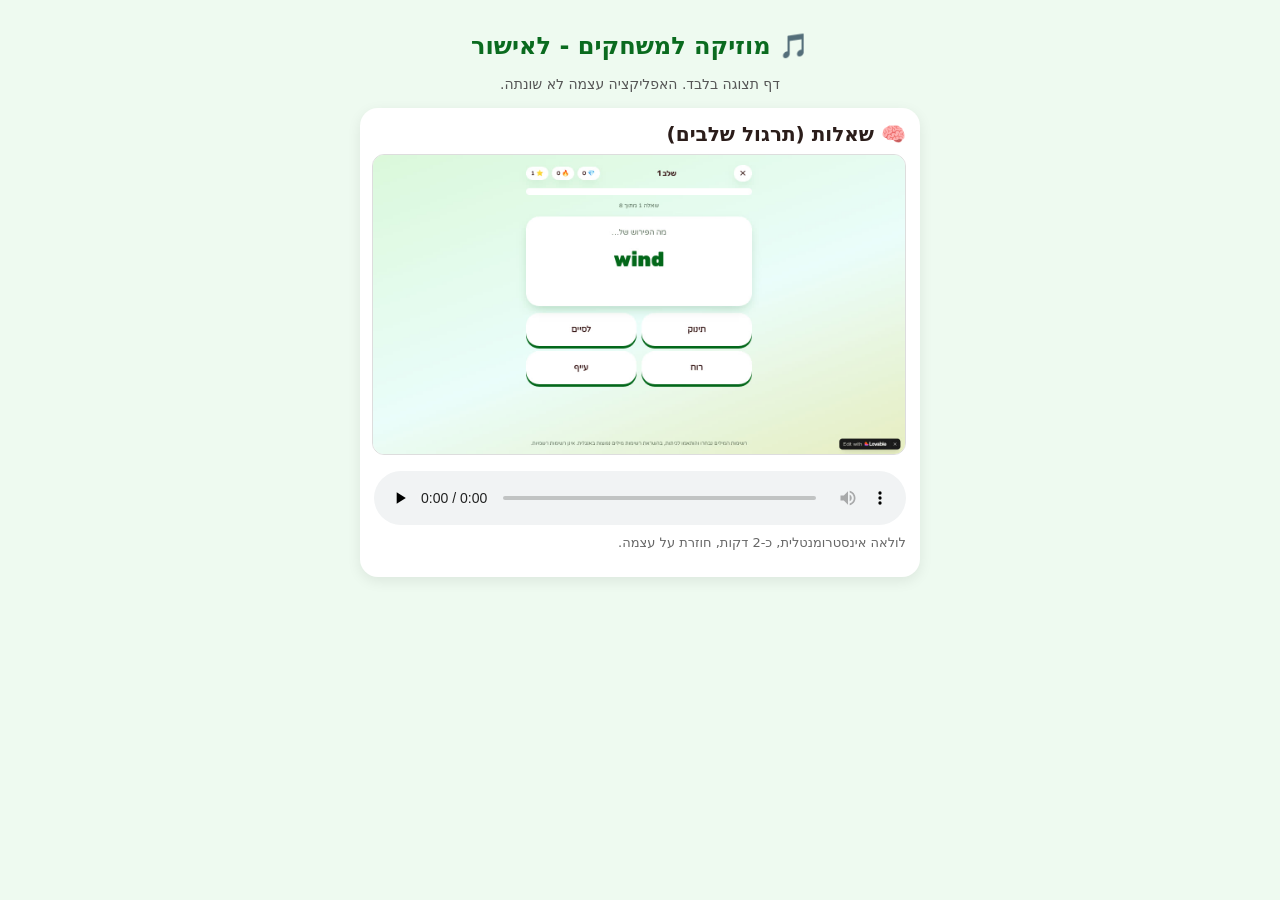
==== index.html @ 62167314 "Add files via upload" ====
<!doctype html>
<html lang="he" dir="rtl"><head><meta charset="utf-8"><meta name="viewport" content="width=device-width,initial-scale=1">
<title>מוזיקה למשחקים - לאישור</title>
<style>
body{font-family:system-ui,Arial,sans-serif;background:#eefaf0;margin:0;padding:16px;color:#2b1d1a}
main{max-width:560px;margin:0 auto}
h1{color:#0a6b1f;font-size:24px;text-align:center}
.note{text-align:center;color:#555;font-size:14px;margin-bottom:16px}
.card{background:#fff;border-radius:18px;padding:14px;box-shadow:0 4px 14px rgba(0,0,0,.08);margin-bottom:18px}
.card h2{margin:0 0 8px;font-size:20px}
.card img{width:100%;border-radius:12px;border:1px solid #ddd}
audio{width:100%;margin-top:12px}
.hint{font-size:13px;color:#666;margin-top:6px}
</style></head><body><main>
<h1>🎵 מוזיקה למשחקים - לאישור</h1>
<p class="note">דף תצוגה בלבד. האפליקציה עצמה לא שונתה.</p>
<section class="card" id="quiz">
<h2>🧠 שאלות (תרגול שלבים)</h2>
<img src="quiz.jpg" alt="מסך השאלות באפליקציה">
<audio controls preload="none" src="quiz-loop-v1.mp3"></audio>
<p class="hint">לולאה אינסטרומנטלית, כ-2 דקות, חוזרת על עצמה.</p>
</section>
</main></body></html>
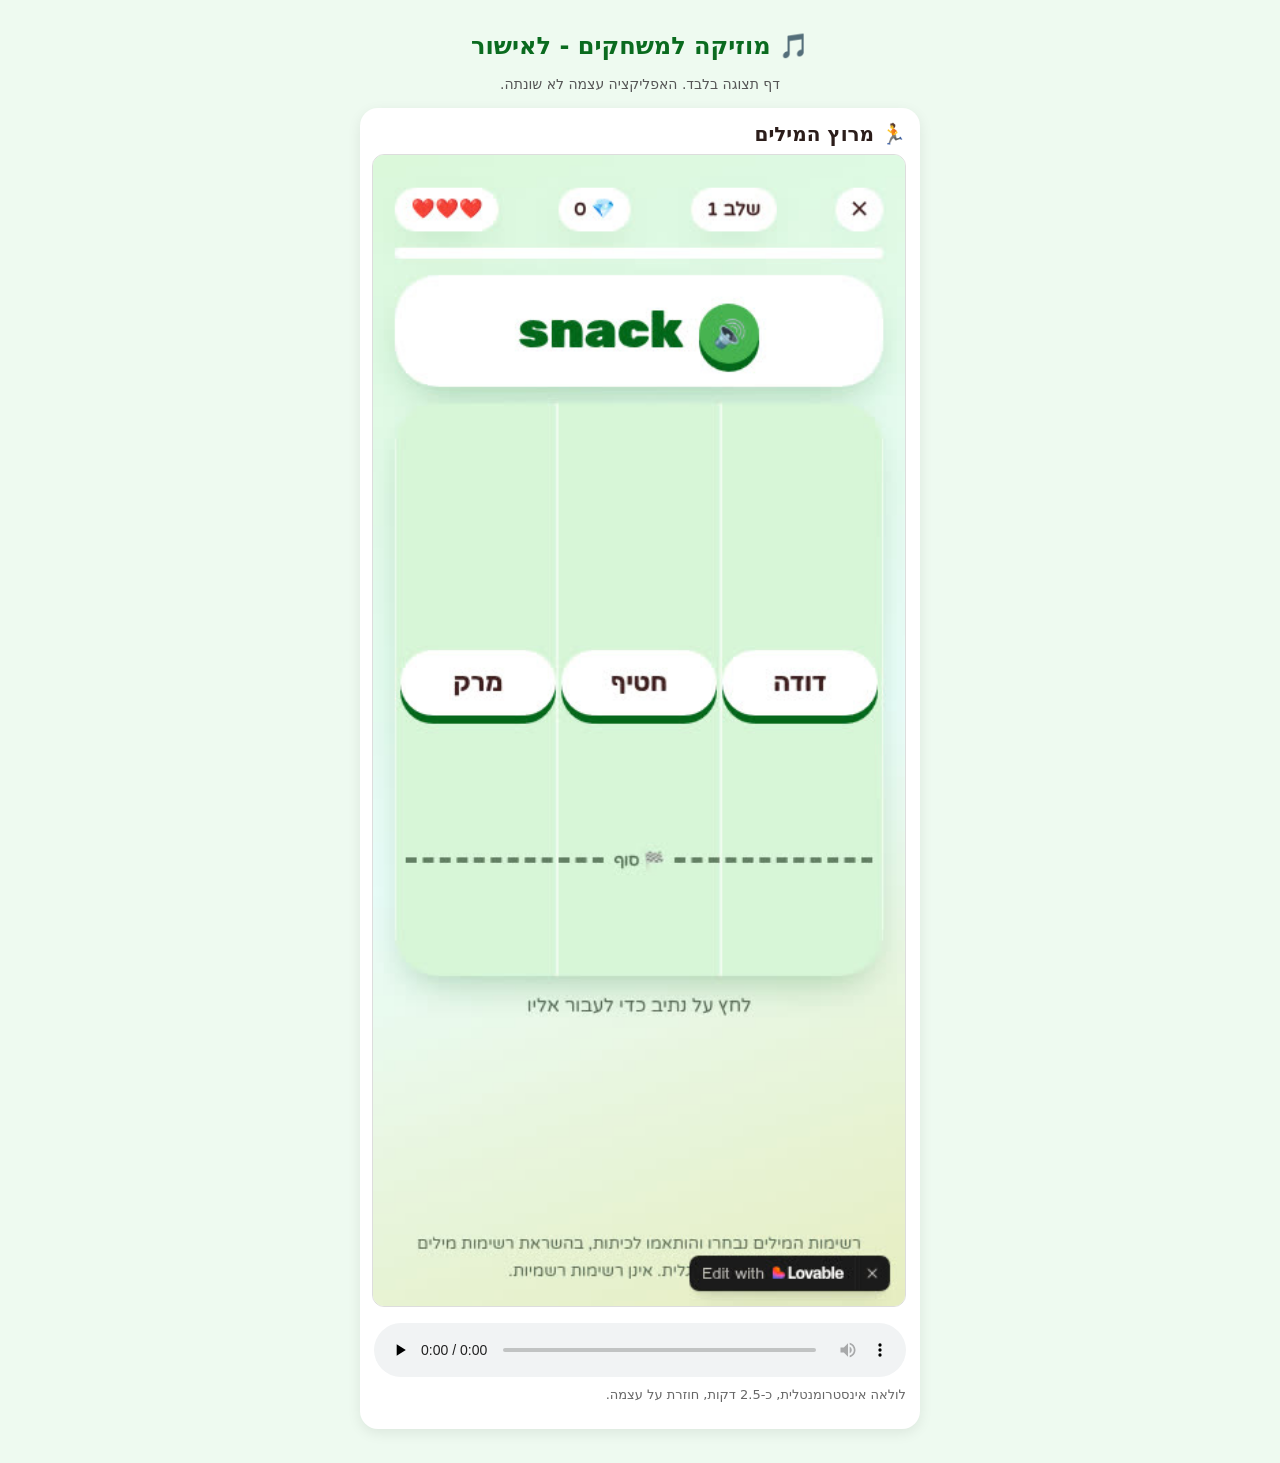
==== commit 4bd79933: "Add files via upload" ====
--- a/index.html
+++ b/index.html
@@ -14,10 +14,10 @@
 </style></head><body><main>
 <h1>🎵 מוזיקה למשחקים - לאישור</h1>
 <p class="note">דף תצוגה בלבד. האפליקציה עצמה לא שונתה.</p>
-<section class="card" id="quiz">
-<h2>🧠 שאלות (תרגול שלבים)</h2>
-<img src="quiz.jpg" alt="מסך השאלות באפליקציה">
-<audio controls preload="none" src="quiz-loop-v1.mp3"></audio>
-<p class="hint">לולאה אינסטרומנטלית, כ-2 דקות, חוזרת על עצמה.</p>
+<section class="card" id="race">
+<h2>🏃 מרוץ המילים</h2>
+<img src="race.jpg" alt="מסך מרוץ המילים באפליקציה">
+<audio controls preload="none" src="race-loop-v1.mp3"></audio>
+<p class="hint">לולאה אינסטרומנטלית, כ-2.5 דקות, חוזרת על עצמה.</p>
 </section>
 </main></body></html>
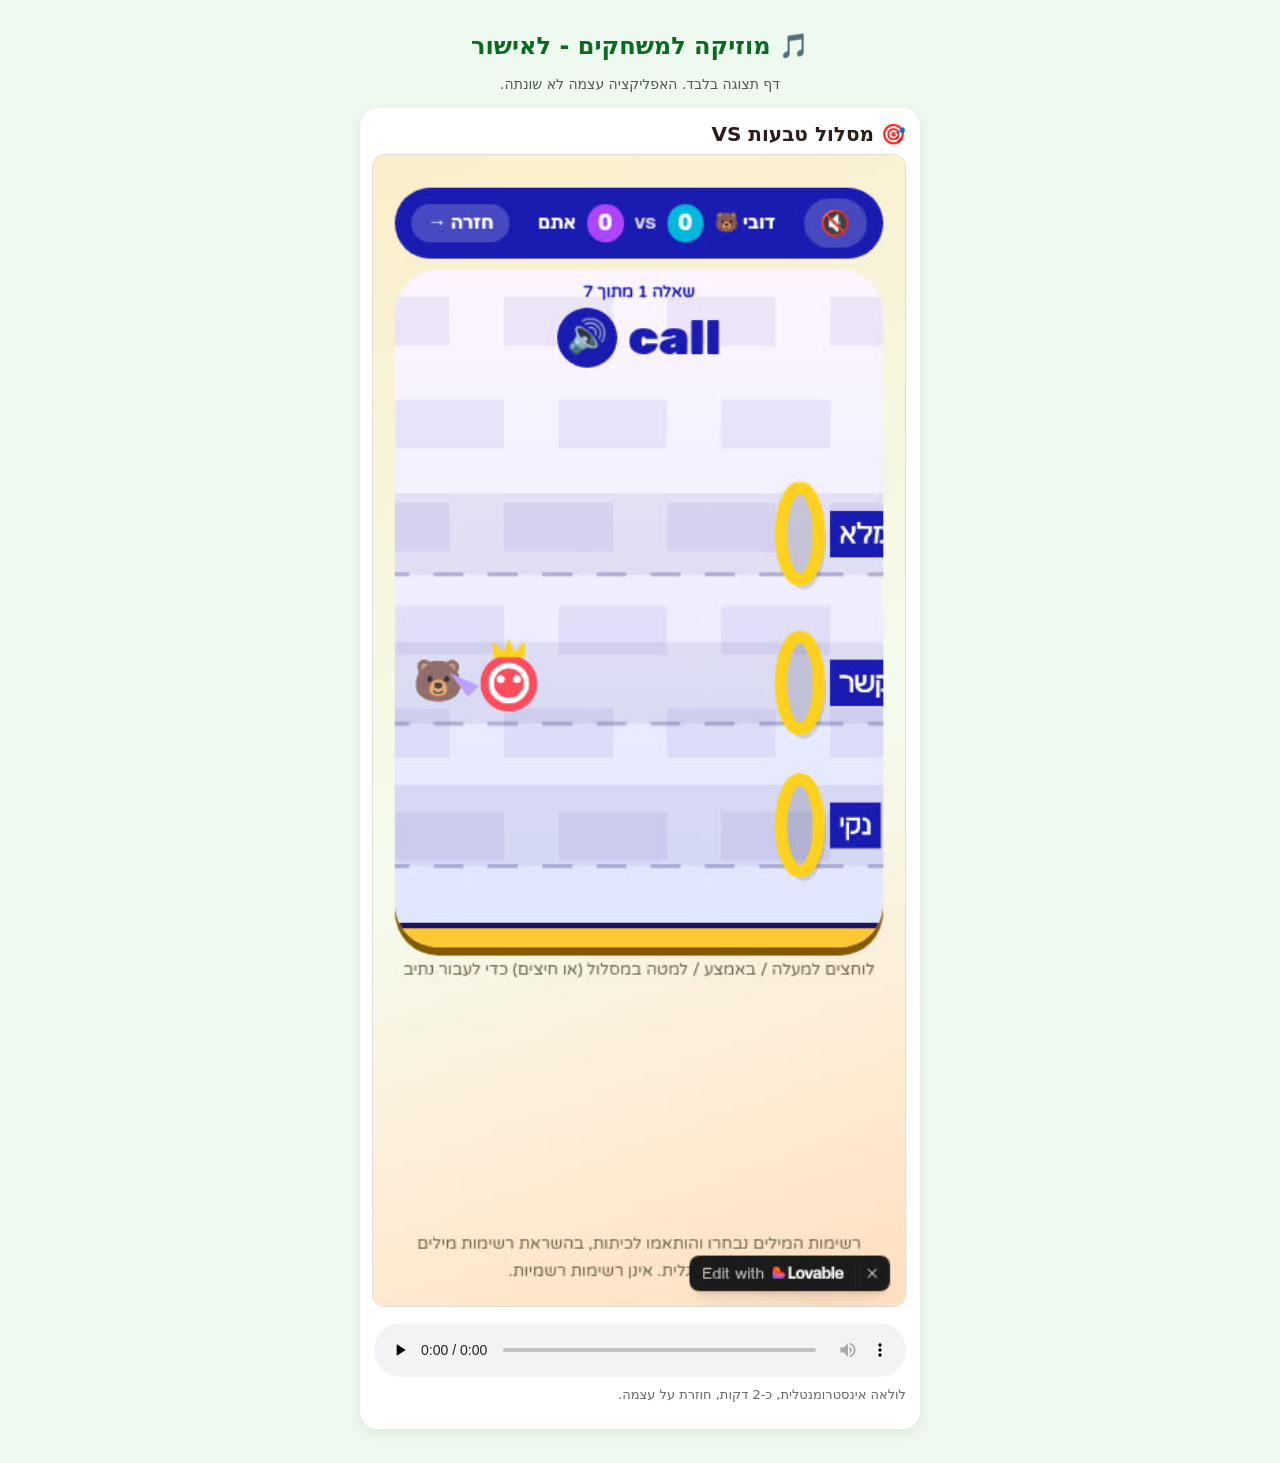
==== commit 110b3b18: "Add files via upload" ====
--- a/index.html
+++ b/index.html
@@ -14,10 +14,10 @@
 </style></head><body><main>
 <h1>🎵 מוזיקה למשחקים - לאישור</h1>
 <p class="note">דף תצוגה בלבד. האפליקציה עצמה לא שונתה.</p>
-<section class="card" id="race">
-<h2>🏃 מרוץ המילים</h2>
-<img src="race.jpg" alt="מסך מרוץ המילים באפליקציה">
-<audio controls preload="none" src="race-loop-v1.mp3"></audio>
-<p class="hint">לולאה אינסטרומנטלית, כ-2.5 דקות, חוזרת על עצמה.</p>
+<section class="card" id="rings">
+<h2>🎯 מסלול טבעות VS</h2>
+<img src="rings.jpg" alt="מסך מסלול טבעות באפליקציה">
+<audio controls preload="none" src="rings-loop-v1.mp3"></audio>
+<p class="hint">לולאה אינסטרומנטלית, כ-2 דקות, חוזרת על עצמה.</p>
 </section>
 </main></body></html>
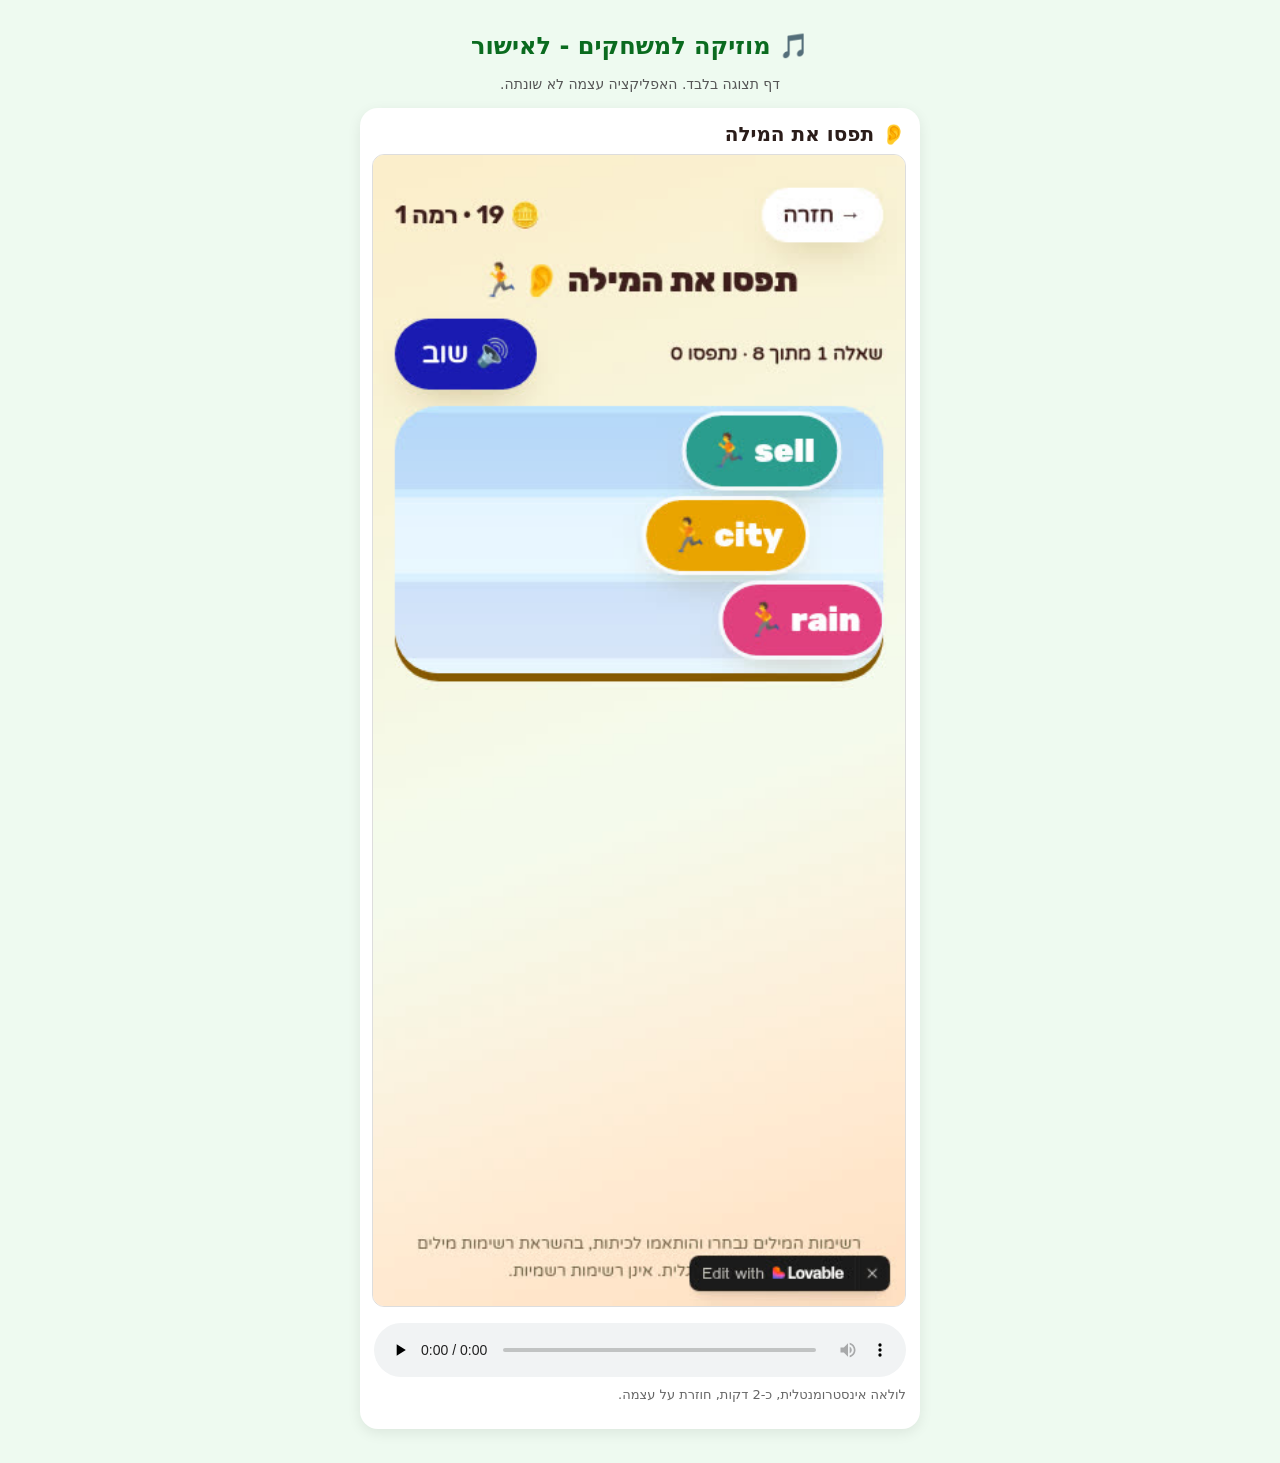
==== commit 89827516: "Add files via upload" ====
--- a/index.html
+++ b/index.html
@@ -14,10 +14,10 @@
 </style></head><body><main>
 <h1>🎵 מוזיקה למשחקים - לאישור</h1>
 <p class="note">דף תצוגה בלבד. האפליקציה עצמה לא שונתה.</p>
-<section class="card" id="rings">
-<h2>🎯 מסלול טבעות VS</h2>
-<img src="rings.jpg" alt="מסך מסלול טבעות באפליקציה">
-<audio controls preload="none" src="rings-loop-v1.mp3"></audio>
+<section class="card" id="catch">
+<h2>👂 תפסו את המילה</h2>
+<img src="catch.jpg" alt="מסך תפסו את המילה באפליקציה">
+<audio controls preload="none" src="catch-loop-v1.mp3"></audio>
 <p class="hint">לולאה אינסטרומנטלית, כ-2 דקות, חוזרת על עצמה.</p>
 </section>
 </main></body></html>
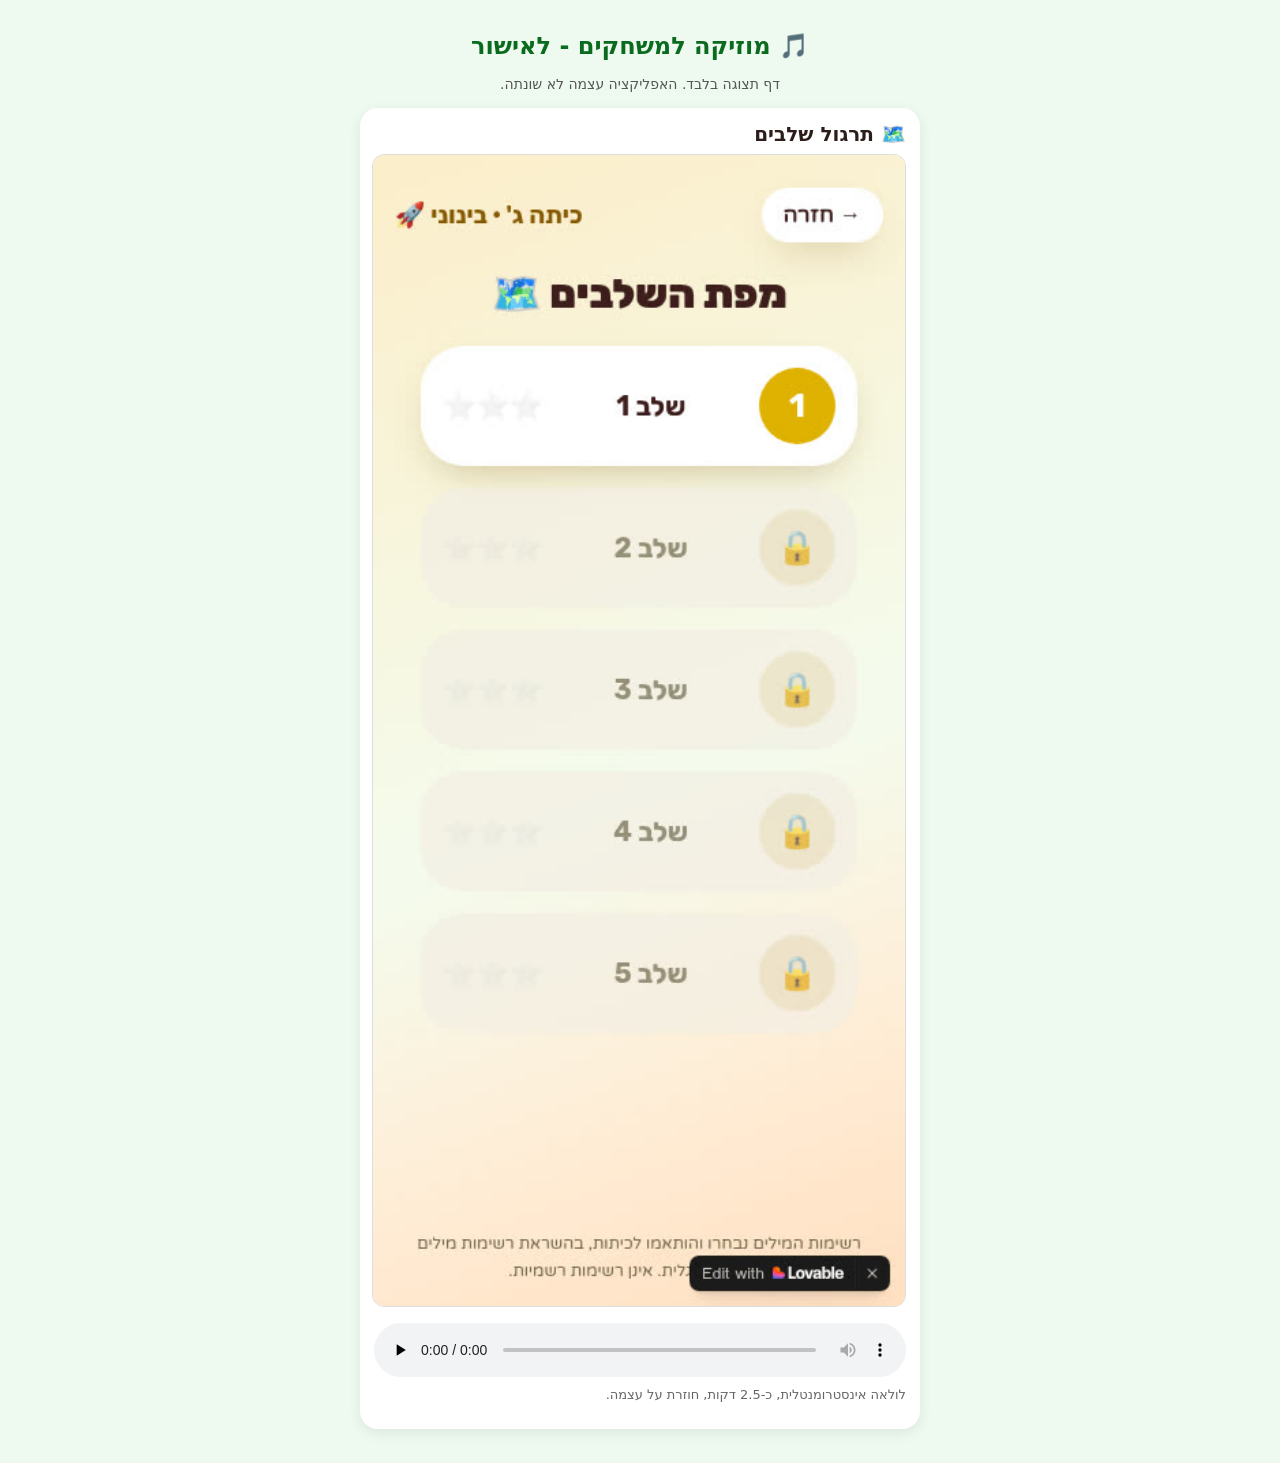
==== commit 436c10e7: "Add files via upload" ====
--- a/index.html
+++ b/index.html
@@ -14,10 +14,10 @@
 </style></head><body><main>
 <h1>🎵 מוזיקה למשחקים - לאישור</h1>
 <p class="note">דף תצוגה בלבד. האפליקציה עצמה לא שונתה.</p>
-<section class="card" id="catch">
-<h2>👂 תפסו את המילה</h2>
-<img src="catch.jpg" alt="מסך תפסו את המילה באפליקציה">
-<audio controls preload="none" src="catch-loop-v1.mp3"></audio>
-<p class="hint">לולאה אינסטרומנטלית, כ-2 דקות, חוזרת על עצמה.</p>
+<section class="card" id="stage">
+<h2>🗺️ תרגול שלבים</h2>
+<img src="stage.jpg" alt="מפת השלבים באפליקציה">
+<audio controls preload="none" src="stage-loop-v1.mp3"></audio>
+<p class="hint">לולאה אינסטרומנטלית, כ-2.5 דקות, חוזרת על עצמה.</p>
 </section>
 </main></body></html>
